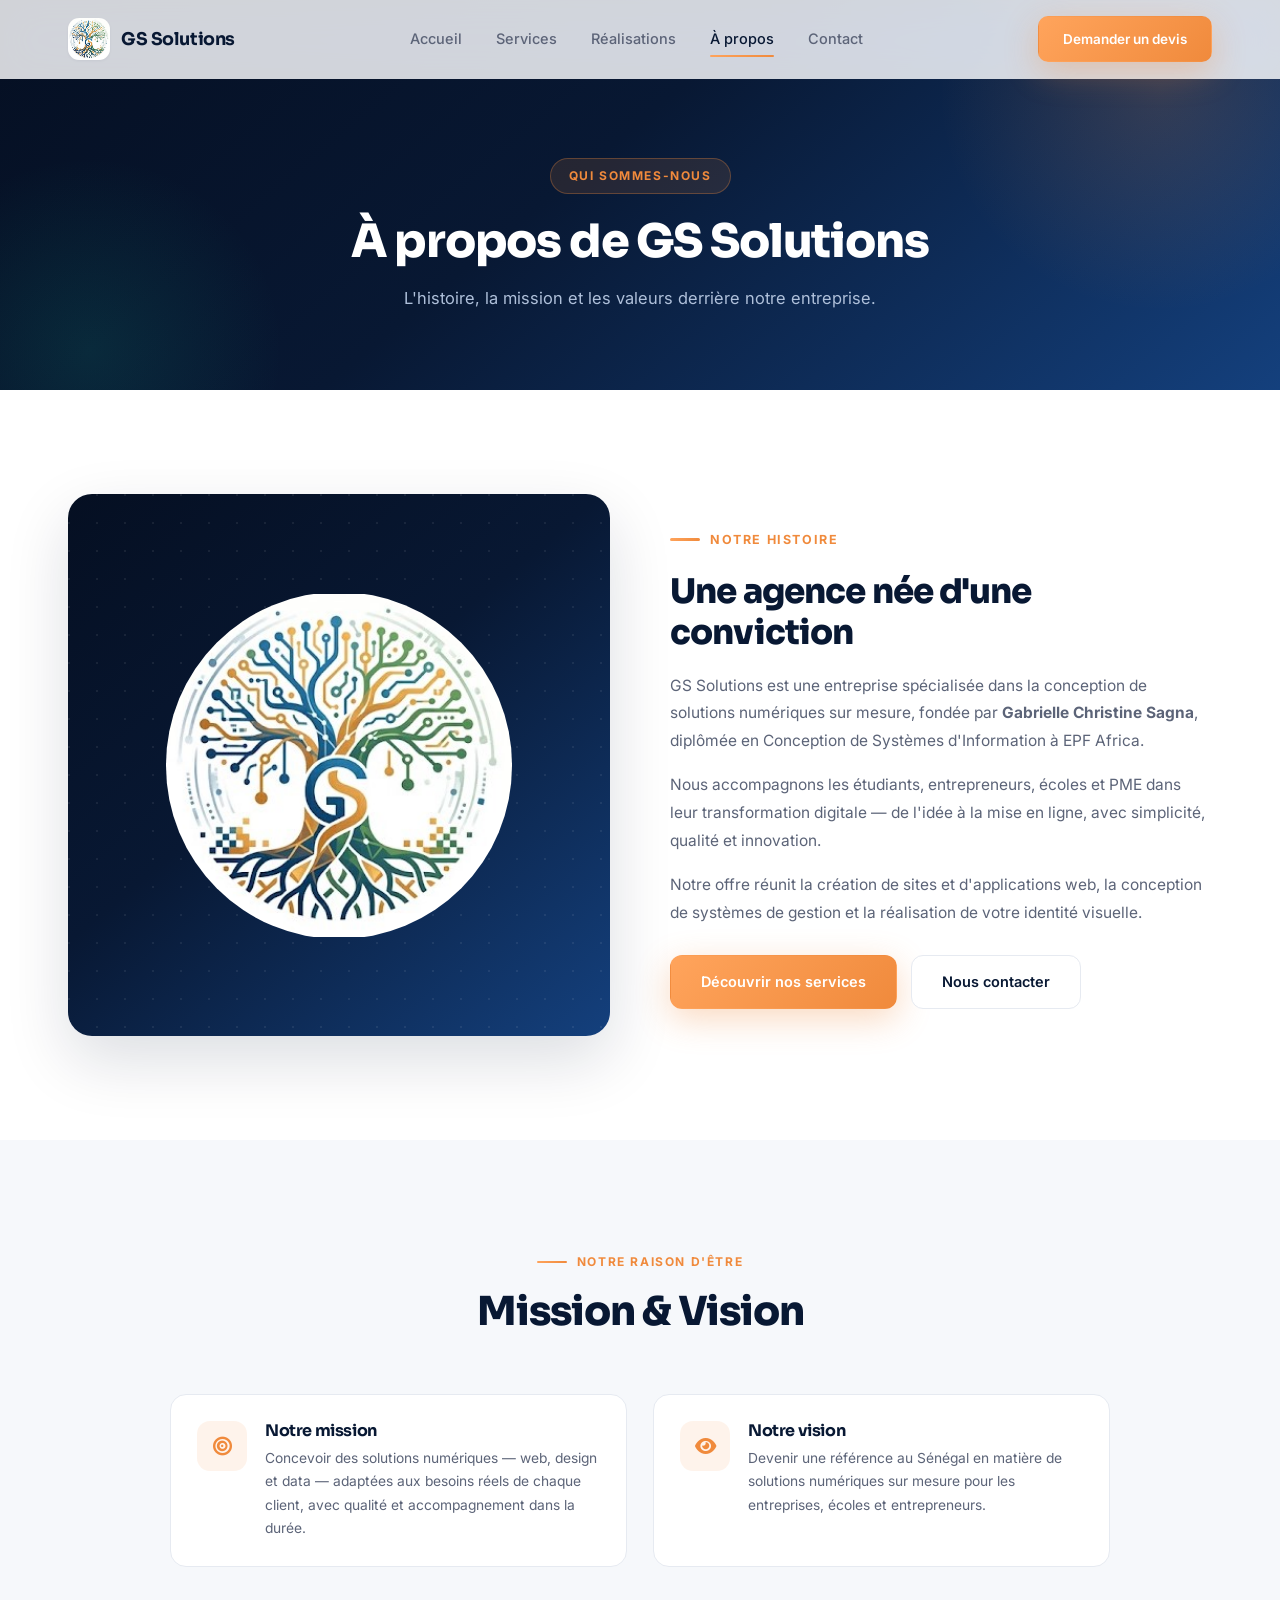
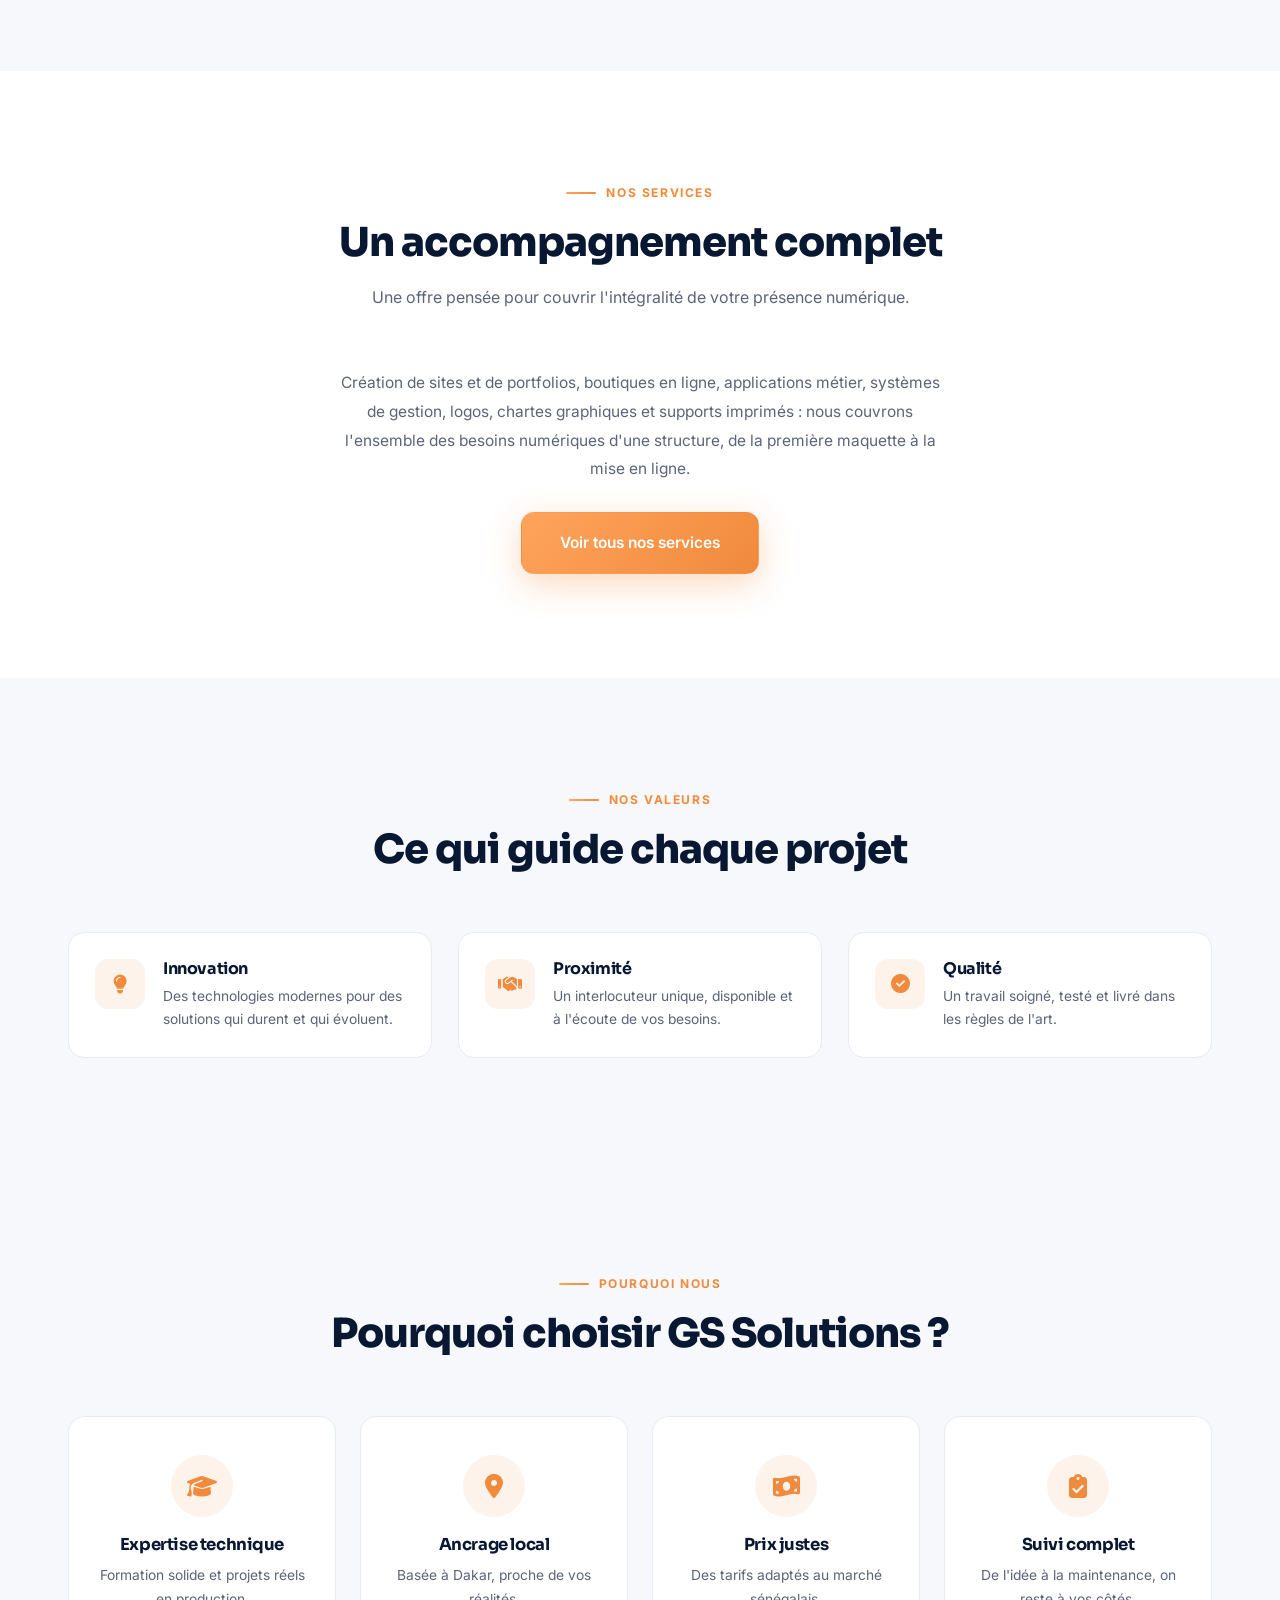
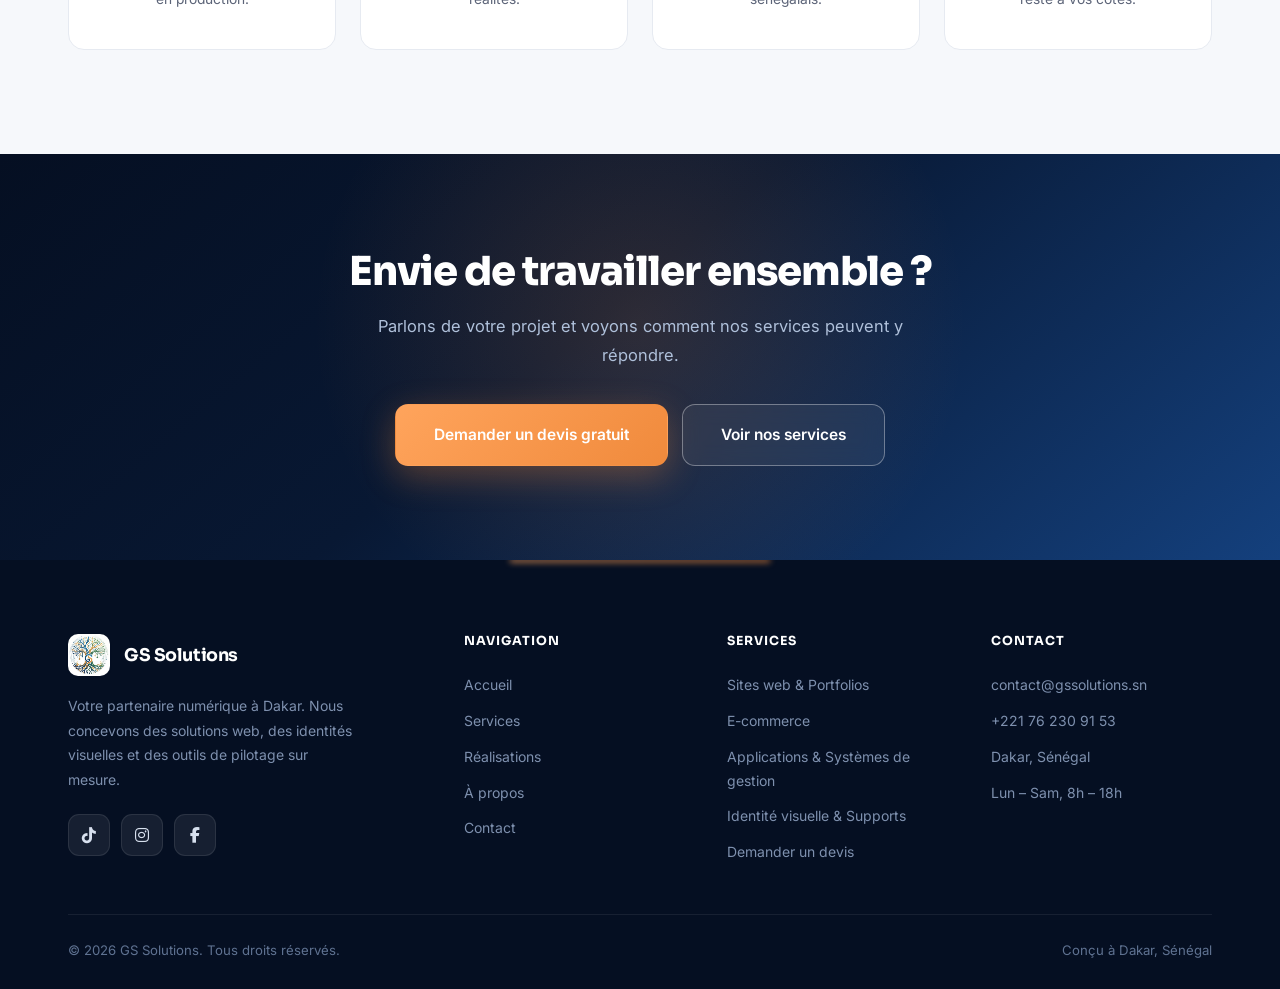
==== apropos.html @ 3c703436 "first commit" ====
<!DOCTYPE html>
<html lang="fr">
<head>
<meta charset="UTF-8">
<meta name="viewport" content="width=device-width, initial-scale=1.0">
<title>À propos — GS Solutions</title>
<meta name="description" content="L'histoire, la mission et les valeurs de GS Solutions, entreprise de solutions numériques basée à Dakar, Sénégal.">
<link rel="icon" href="assets/logo.jpg">
<link rel="preconnect" href="https://fonts.googleapis.com">
<link rel="preconnect" href="https://fonts.gstatic.com" crossorigin>
<link rel="stylesheet" href="https://cdnjs.cloudflare.com/ajax/libs/font-awesome/6.5.2/css/all.min.css">
<link rel="stylesheet" href="styles.css">
</head>
<body>

<header class="header">
  <div class="wrap">
    <a class="brand" href="index.html"><img src="assets/logo.jpg" alt="GS Solutions">GS Solutions</a>
    <nav class="nav" id="nav">
      <a href="index.html">Accueil</a>
      <a href="services.html">Services</a>
      <a href="realisations.html">Réalisations</a>
      <a href="apropos.html">À propos</a>
      <a href="contact.html">Contact</a>
    </nav>
    <a href="contact.html#devis" class="btn btn-primary btn-nav">Demander un devis</a>
    <button class="menu-toggle" aria-label="Menu"><i class="fa-solid fa-bars"></i></button>
  </div>
</header>

<section class="page-banner">
  <div class="wrap">
    <div class="pb-eyebrow">Qui sommes-nous</div>
    <h1>À propos de GS Solutions</h1>
    <p>L'histoire, la mission et les valeurs derrière notre entreprise.</p>
  </div>
</section>

<section>
  <div class="wrap">
    <div class="about-grid reveal">
      <div class="about-img"><img src="assets/logo.jpg" alt="GS Solutions"></div>
      <div class="about-text">
        <div class="eyebrow">Notre histoire</div>
        <h2>Une agence née d'une conviction</h2>
        <p>GS Solutions est une entreprise spécialisée dans la conception de solutions numériques sur mesure, fondée par <strong>Gabrielle  Christine Sagna</strong>, diplômée en Conception de Systèmes d'Information à EPF Africa.</p>
        <p>Nous accompagnons les étudiants, entrepreneurs, écoles et PME dans leur transformation digitale — de l'idée à la mise en ligne, avec simplicité, qualité et innovation.</p>
        <p>Notre offre réunit la création de sites et d'applications web, la conception de systèmes de gestion et la réalisation de votre identité visuelle.</p>
        <div style="display:flex;gap:14px;flex-wrap:wrap;margin-top:28px;">
          <a href="services.html" class="btn btn-primary">Découvrir nos services</a>
          <a href="contact.html#devis" class="btn btn-outline">Nous contacter</a>
        </div>
      </div>
    </div>
  </div>
</section>

<section class="section-alt">
  <div class="wrap">
    <div class="section-head centered reveal">
      <div class="eyebrow">Notre raison d'être</div>
      <h2>Mission &amp; Vision</h2>
    </div>
    <div class="grid-2" style="max-width:940px;margin:0 auto;">
      <div class="value-card reveal reveal-delay-1">
        <div class="vc-icon"><i class="fa-solid fa-bullseye"></i></div>
        <div><h4>Notre mission</h4><p>Concevoir des solutions numériques — web, design et data — adaptées aux besoins réels de chaque client, avec qualité et accompagnement dans la durée.</p></div>
      </div>
      <div class="value-card reveal reveal-delay-2">
        <div class="vc-icon"><i class="fa-solid fa-eye"></i></div>
        <div><h4>Notre vision</h4><p>Devenir une référence au Sénégal en matière de solutions numériques sur mesure pour les entreprises, écoles et entrepreneurs.</p></div>
      </div>
    </div>
  </div>
</section>

<section>
  <div class="wrap">
    <div class="section-head centered reveal">
      <div class="eyebrow">Nos services</div>
      <h2>Un accompagnement complet</h2>
      <p>Une offre pensée pour couvrir l'intégralité de votre présence numérique.</p>
    </div>
    <div style="text-align:center;max-width:620px;margin:0 auto;" class="reveal">
      <p style="color:var(--ink-soft);font-size:15.5px;line-height:1.85;margin-bottom:28px;">
        Création de sites et de portfolios, boutiques en ligne, applications métier, systèmes de gestion,
        logos, chartes graphiques et supports imprimés : nous couvrons l'ensemble des besoins numériques
        d'une structure, de la première maquette à la mise en ligne.
      </p>
      <a href="services.html" class="btn btn-primary btn-lg">Voir tous nos services</a>
    </div>
  </div>
</section>

<section class="section-alt">
  <div class="wrap">
    <div class="section-head centered reveal">
      <div class="eyebrow">Nos valeurs</div>
      <h2>Ce qui guide chaque projet</h2>
    </div>
    <div class="grid-3">
      <div class="value-card reveal reveal-delay-1"><div class="vc-icon"><i class="fa-solid fa-lightbulb"></i></div><div><h4>Innovation</h4><p>Des technologies modernes pour des solutions qui durent et qui évoluent.</p></div></div>
      <div class="value-card reveal reveal-delay-2"><div class="vc-icon"><i class="fa-solid fa-handshake"></i></div><div><h4>Proximité</h4><p>Un interlocuteur unique, disponible et à l'écoute de vos besoins.</p></div></div>
      <div class="value-card reveal reveal-delay-3"><div class="vc-icon"><i class="fa-solid fa-circle-check"></i></div><div><h4>Qualité</h4><p>Un travail soigné, testé et livré dans les règles de l'art.</p></div></div>
    </div>
  </div>
</section>



<section class="section-alt">
  <div class="wrap">
    <div class="section-head centered reveal">
      <div class="eyebrow">Pourquoi nous</div>
      <h2>Pourquoi choisir GS Solutions ?</h2>
    </div>
    <div class="grid-4">
      <div class="why-card reveal reveal-delay-1"><div class="wc-icon"><i class="fa-solid fa-graduation-cap"></i></div><h4>Expertise technique</h4><p>Formation solide et projets réels en production.</p></div>
      <div class="why-card reveal reveal-delay-2"><div class="wc-icon"><i class="fa-solid fa-location-dot"></i></div><h4>Ancrage local</h4><p>Basée à Dakar, proche de vos réalités.</p></div>
      <div class="why-card reveal reveal-delay-3"><div class="wc-icon"><i class="fa-solid fa-money-bill-wave"></i></div><h4>Prix justes</h4><p>Des tarifs adaptés au marché sénégalais.</p></div>
      <div class="why-card reveal"><div class="wc-icon"><i class="fa-solid fa-clipboard-check"></i></div><h4>Suivi complet</h4><p>De l'idée à la maintenance, on reste à vos côtés.</p></div>
    </div>
  </div>
</section>

<section class="cta-section">
  <div class="wrap reveal">
    <h2>Envie de travailler ensemble ?</h2>
    <p>Parlons de votre projet et voyons comment nos services peuvent y répondre.</p>
    <div class="cta-ctas">
      <a href="contact.html#devis" class="btn btn-primary btn-lg">Demander un devis gratuit</a>
      <a href="services.html" class="btn btn-ghost-light btn-lg">Voir nos services</a>
    </div>
  </div>
</section>

<footer class="footer">
  <div class="wrap">
    <div class="footer-grid">
      <div>
        <a class="brand" href="index.html"><img src="assets/logo.jpg" alt="GS Solutions"><span>GS Solutions</span></a>
        <p class="footer-desc">Votre partenaire numérique à Dakar. Nous concevons des solutions web, des identités visuelles et des outils de pilotage sur mesure.</p>
        <div class="social-links" style="margin-top:22px;">
          <a href="https://www.tiktok.com/@gssolutions4?_r=1&_t=ZS-99oIlRvjX08" target="_blank" rel="noopener" aria-label="TikTok"><i class="fa-brands fa-tiktok"></i></a>
          <a href="https://www.instagram.com/gss.olutions" target="_blank" rel="noopener" aria-label="Instagram"><i class="fa-brands fa-instagram"></i></a>
          <a href="https://www.facebook.com/profile.php?id=61594052957727" target="_blank" rel="noopener" aria-label="Facebook"><i class="fa-brands fa-facebook-f"></i></a>
        </div>
      </div>
      <div>
        <h5>Navigation</h5>
        <a href="index.html">Accueil</a>
        <a href="services.html">Services</a>
        <a href="realisations.html">Réalisations</a>
        <a href="apropos.html">À propos</a>
        <a href="contact.html">Contact</a>
      </div>
      <div>
        <h5>Services</h5>
        <a href="services.html">Sites web &amp; Portfolios</a>
        <a href="services.html">E-commerce</a>
        <a href="services.html">Applications &amp; Systèmes de gestion</a>
        <a href="services.html">Identité visuelle &amp; Supports</a>
        <a href="contact.html#devis">Demander un devis</a>
      </div>
      <div>
        <h5>Contact</h5>
        <a href="mailto:contact@gssolutions.sn">contact@gssolutions.sn</a>
        <a href="tel:+221762309153">+221 76 230 91 53</a>
        <a href="#">Dakar, Sénégal</a>
        <a href="#">Lun – Sam, 8h – 18h</a>
      </div>
    </div>
    <div class="footer-bottom">
      <span>&copy; 2026 GS Solutions. Tous droits réservés.</span>
      <span>Conçu à Dakar, Sénégal</span>
    </div>
  </div>
</footer>
<script src="script.js"></script>

</body>
</html>
---- styles.css ----
@import url('https://fonts.googleapis.com/css2?family=Sora:wght@400;500;600;700;800&family=Inter:wght@400;500;600;700&display=swap');

/* ═══════════════════════════════════════════════════
   VARIABLES
   ═══════════════════════════════════════════════════ */
:root {
  --navy: #081833;
  --navy-light: #0E2A55;
  --navy-mid: #14407D;
  --navy-deep: #050F22;

  --orange: #F08A3C;
  --orange-hover: #DC7628;
  --orange-light: #FFA45C;
  --orange-soft: rgba(240, 138, 60, 0.1);
  --orange-glow: rgba(240, 138, 60, 0.28);

  --teal: #16B79B;
  --teal-soft: rgba(22, 183, 155, 0.1);
  --violet: #7C6CF5;
  --violet-soft: rgba(124, 108, 245, 0.1);

  --white: #FFFFFF;
  --bg: #F6F8FB;
  --bg-alt: #FBFCFE;
  --ink: #101828;
  --ink-soft: #5C6478;
  --ink-light: #8B93A7;
  --line: #E6EAF1;
  --line-soft: #F1F4F9;

  --radius: 16px;
  --radius-lg: 24px;
  --radius-sm: 10px;

  --shadow-xs: 0 1px 3px rgba(8,24,51,0.05);
  --shadow: 0 4px 16px rgba(8,24,51,0.07);
  --shadow-md: 0 12px 36px rgba(8,24,51,0.1);
  --shadow-lg: 0 24px 64px rgba(8,24,51,0.14);
  --shadow-orange: 0 10px 34px rgba(240,138,60,0.32);

  --grad-navy: linear-gradient(140deg, var(--navy-deep) 0%, var(--navy) 45%, var(--navy-mid) 100%);
  --grad-orange: linear-gradient(135deg, var(--orange-light), var(--orange));

  --maxw: 1200px;
  --ease: cubic-bezier(0.4, 0, 0.2, 1);
  --transition: 0.3s var(--ease);
}

/* ═══════════════════════════════════════════════════
   RESET
   ═══════════════════════════════════════════════════ */
*, *::before, *::after { box-sizing: border-box; margin: 0; padding: 0; }
html { scroll-behavior: smooth; scroll-padding-top: 90px; }
body {
  font-family: 'Inter', -apple-system, BlinkMacSystemFont, sans-serif;
  color: var(--ink);
  background: var(--white);
  line-height: 1.7;
  -webkit-font-smoothing: antialiased;
  -moz-osx-font-smoothing: grayscale;
  overflow-x: hidden;
}
h1, h2, h3, h4, h5, .brand {
  font-family: 'Sora', sans-serif; font-weight: 700;
  color: var(--navy); line-height: 1.2; letter-spacing: -0.025em;
}
a { color: inherit; text-decoration: none; }
img { max-width: 100%; display: block; }
ul { list-style: none; }
.wrap { max-width: var(--maxw); margin: 0 auto; padding: 0 28px; }
::selection { background: var(--orange-soft); color: var(--navy); }
::-webkit-scrollbar { width: 9px; }
::-webkit-scrollbar-track { background: var(--bg); }
::-webkit-scrollbar-thumb { background: #C9D2E0; border-radius: 10px; }
::-webkit-scrollbar-thumb:hover { background: var(--orange); }

/* ═══════════════════════════════════════════════════
   HEADER
   ═══════════════════════════════════════════════════ */
.header {
  position: fixed; top: 0; left: 0; right: 0; z-index: 100;
  background: rgba(255,255,255,0.82);
  backdrop-filter: blur(20px) saturate(180%);
  -webkit-backdrop-filter: blur(20px) saturate(180%);
  border-bottom: 1px solid transparent;
  transition: all var(--transition);
}
.header.scrolled {
  background: rgba(255,255,255,0.95);
  border-bottom-color: var(--line);
  box-shadow: 0 4px 24px rgba(8,24,51,0.06);
}
.header .wrap { display: flex; align-items: center; justify-content: space-between; height: 78px; transition: height var(--transition); }
.header.scrolled .wrap { height: 68px; }
.brand { display: flex; align-items: center; gap: 11px; font-size: 17.5px; font-weight: 700; color: var(--navy); }
.brand img { width: 42px; height: 42px; border-radius: 11px; object-fit: cover; box-shadow: var(--shadow-xs); }
.nav { display: flex; align-items: center; gap: 34px; }
.nav a {
  font-size: 14.5px; font-weight: 500; color: var(--ink-soft);
  position: relative; padding: 6px 0; transition: color var(--transition);
}
.nav a::after {
  content: ''; position: absolute; bottom: 0; left: 50%; width: 0; height: 2.5px;
  background: var(--grad-orange); border-radius: 3px;
  transform: translateX(-50%); transition: width var(--transition);
}
.nav a:hover, .nav a.active { color: var(--navy); }
.nav a:hover::after, .nav a.active::after { width: 100%; }
.menu-toggle {
  display: none; background: var(--bg); border: 1px solid var(--line);
  width: 42px; height: 42px; border-radius: 11px;
  font-size: 18px; color: var(--navy); cursor: pointer;
  align-items: center; justify-content: center; transition: all var(--transition);
}
.menu-toggle:hover { background: var(--orange-soft); border-color: var(--orange); color: var(--orange); }

/* ═══════════════════════════════════════════════════
   BUTTONS
   ═══════════════════════════════════════════════════ */
.btn {
  display: inline-flex; align-items: center; justify-content: center; gap: 9px;
  padding: 14px 30px; border-radius: 12px; font-weight: 600; font-size: 14.5px;
  font-family: 'Inter', sans-serif;
  border: 1.5px solid transparent; cursor: pointer;
  transition: all var(--transition); position: relative; overflow: hidden;
}
.btn-primary { background: var(--grad-orange); color: var(--white); box-shadow: var(--shadow-orange); }
.btn-primary::before {
  content: ''; position: absolute; inset: 0;
  background: linear-gradient(120deg, transparent 30%, rgba(255,255,255,0.35) 50%, transparent 70%);
  transform: translateX(-100%); transition: transform .65s;
}
.btn-primary:hover { transform: translateY(-2px); box-shadow: 0 14px 40px rgba(240,138,60,0.42); }
.btn-primary:hover::before { transform: translateX(100%); }
.btn-outline { border-color: var(--line); color: var(--navy); background: var(--white); }
.btn-outline:hover { border-color: var(--navy); background: var(--navy); color: var(--white); transform: translateY(-2px); box-shadow: var(--shadow-md); }
.btn-ghost-light { border-color: rgba(255,255,255,0.35); color: #fff; background: rgba(255,255,255,0.06); backdrop-filter: blur(10px); }
.btn-ghost-light:hover { background: #fff; color: var(--navy); border-color: #fff; transform: translateY(-2px); }
.btn-white { background: var(--white); color: var(--navy); }
.btn-white:hover { transform: translateY(-2px); box-shadow: var(--shadow-lg); }
.btn-nav { padding: 11px 24px; font-size: 13.5px; border-radius: 10px; }
.btn-lg { padding: 17px 38px; font-size: 15.5px; border-radius: 13px; }
.btn-sm { padding: 9px 20px; font-size: 13px; border-radius: 9px; }

/* ═══════════════════════════════════════════════════
   HERO
   ═══════════════════════════════════════════════════ */
.hero {
  padding: 176px 0 116px;
  background: var(--grad-navy);
  color: var(--white); position: relative; overflow: hidden;
}
.hero::before {
  content: ''; position: absolute; top: -220px; right: -160px;
  width: 680px; height: 680px; border-radius: 50%;
  background: radial-gradient(circle, rgba(240,138,60,0.2) 0%, transparent 68%);
  animation: floatSlow 14s ease-in-out infinite;
}
.hero::after {
  content: ''; position: absolute; bottom: -220px; left: -140px;
  width: 560px; height: 560px; border-radius: 50%;
  background: radial-gradient(circle, rgba(22,183,155,0.16) 0%, transparent 68%);
  animation: floatSlow 18s ease-in-out infinite reverse;
}
@keyframes floatSlow { 0%,100% { transform: translate(0,0); } 50% { transform: translate(30px,-40px); } }
.hero-grid-bg {
  position: absolute; inset: 0; opacity: .4;
  background-image: radial-gradient(circle at 1px 1px, rgba(255,255,255,0.07) 1px, transparent 0);
  background-size: 38px 38px;
}
.hero .wrap { position: relative; z-index: 2; display: grid; grid-template-columns: 1.08fr 0.92fr; gap: 64px; align-items: center; }
.eyebrow {
  display: inline-flex; align-items: center; gap: 10px;
  font-size: 12.5px; font-weight: 700; letter-spacing: 1.6px; text-transform: uppercase;
  color: var(--orange); margin-bottom: 22px;
}
.eyebrow::before { content: ''; width: 30px; height: 2.5px; background: var(--grad-orange); border-radius: 3px; }
.hero h1 { color: var(--white); font-size: clamp(34px, 5vw, 56px); margin-bottom: 22px; font-weight: 800; line-height: 1.08; }
.hero h1 span {
  background: var(--grad-orange);
  -webkit-background-clip: text; -webkit-text-fill-color: transparent; background-clip: text;
}
.hero p.lead { color: #AFC0DA; font-size: 17.5px; max-width: 540px; margin-bottom: 38px; line-height: 1.75; }
.hero-ctas { display: flex; gap: 15px; flex-wrap: wrap; margin-bottom: 44px; }
.hero-stats { display: flex; gap: 42px; flex-wrap: wrap; }
.hero-stat .hs-num {
  font-family: 'Sora', sans-serif; font-size: 30px; font-weight: 800; color: var(--white);
  line-height: 1; margin-bottom: 5px;
}
.hero-stat .hs-num span { color: var(--orange); }
.hero-stat .hs-label { font-size: 12.5px; color: #8FA3C4; font-weight: 500; }
.hero-visual { display: flex; align-items: center; justify-content: center; }
.hero-logo-wrap {
  width: 320px; height: 320px; border-radius: 50%;
  background: rgba(255,255,255,0.05);
  border: 1px solid rgba(255,255,255,0.14);
  backdrop-filter: blur(20px);
  display: flex; align-items: center; justify-content: center;
  animation: float 7s ease-in-out infinite; position: relative;
}
.hero-logo-wrap::before {
  content: ''; position: absolute; inset: -22px; border-radius: 50%;
  border: 1px dashed rgba(240,138,60,0.32);
  animation: spin 34s linear infinite;
}
@keyframes spin { to { transform: rotate(360deg); } }
.hero-logo-wrap img { width: 220px; height: 220px; border-radius: 50%; object-fit: cover; box-shadow: 0 20px 60px rgba(0,0,0,0.35); }
@keyframes float { 0%,100% { transform: translateY(0); } 50% { transform: translateY(-16px); } }

/* ═══════════════════════════════════════════════════
   PAGE BANNER
   ═══════════════════════════════════════════════════ */
.page-banner {
  padding: 158px 0 78px; background: var(--grad-navy);
  color: var(--white); text-align: center; position: relative; overflow: hidden;
}
.page-banner::before {
  content: ''; position: absolute; top: -140px; right: -110px;
  width: 460px; height: 460px; border-radius: 50%;
  background: radial-gradient(circle, rgba(240,138,60,0.17), transparent 68%);
}
.page-banner::after {
  content: ''; position: absolute; bottom: -160px; left: -110px;
  width: 400px; height: 400px; border-radius: 50%;
  background: radial-gradient(circle, rgba(22,183,155,0.13), transparent 68%);
}
.page-banner .wrap { position: relative; z-index: 2; }
.page-banner .pb-eyebrow {
  display: inline-block; font-size: 12px; font-weight: 700; letter-spacing: 1.6px;
  text-transform: uppercase; color: var(--orange);
  background: rgba(240,138,60,0.12); border: 1px solid rgba(240,138,60,0.3);
  padding: 7px 18px; border-radius: 100px; margin-bottom: 20px;
}
.page-banner h1 { color: var(--white); font-size: clamp(30px, 4vw, 46px); margin-bottom: 14px; font-weight: 800; }
.page-banner p { color: #AFC0DA; font-size: 16.5px; max-width: 640px; margin: 0 auto; line-height: 1.75; }

/* ═══════════════════════════════════════════════════
   SECTIONS
   ═══════════════════════════════════════════════════ */
section { padding: 104px 0; }
.section-alt { background: var(--bg); }
.section-head { max-width: 680px; margin-bottom: 58px; }
.section-head.centered { text-align: center; margin-left: auto; margin-right: auto; }
.section-head.centered .eyebrow { justify-content: center; }
.section-head .eyebrow { font-size: 12px; margin-bottom: 16px; }
.section-head h2 { font-size: clamp(28px, 3.4vw, 40px); margin-bottom: 16px; font-weight: 800; }
.section-head p { color: var(--ink-soft); font-size: 16px; line-height: 1.75; }

.grid-2 { display: grid; grid-template-columns: repeat(2, 1fr); gap: 26px; }
.grid-3 { display: grid; grid-template-columns: repeat(3, 1fr); gap: 26px; }
.grid-4 { display: grid; grid-template-columns: repeat(4, 1fr); gap: 24px; }
.services-grid { display: grid; grid-template-columns: repeat(3, 1fr); gap: 26px; }

/* ═══════════════════════════════════════════════════
   SERVICE CARDS
   ═══════════════════════════════════════════════════ */
.service-card {
  background: var(--white); border: 1px solid var(--line); border-radius: var(--radius);
  padding: 32px 28px; position: relative; overflow: hidden;
  transition: all var(--transition); display: flex; flex-direction: column;
}
.service-card::before {
  content: ''; position: absolute; top: 0; left: 0; right: 0; height: 3px;
  transform: scaleX(0); transform-origin: left;
  transition: transform var(--transition);
  background: var(--grad-orange);
}
.service-card:hover { transform: translateY(-6px); box-shadow: var(--shadow-md); border-color: transparent; }
.service-card:hover::before { transform: scaleX(1); }
.sc-badge {
  position: absolute; top: 18px; right: 18px;
  font-size: 10.5px; font-weight: 700; letter-spacing: .6px; text-transform: uppercase;
  padding: 4px 10px; border-radius: 100px;
  background: var(--teal-soft); color: var(--teal); border: 1px solid rgba(22,183,155,0.22);
}
.service-card .sc-icon {
  width: 56px; height: 56px; border-radius: 15px;
  display: flex; align-items: center; justify-content: center;
  font-size: 23px; margin-bottom: 20px; transition: all var(--transition);
  background: var(--orange-soft); color: var(--orange);
}
.service-card:hover .sc-icon { transform: scale(1.08) rotate(-4deg); }
.service-card h3 { font-size: 19px; margin-bottom: 11px; font-weight: 700; }
.service-card > p { color: var(--ink-soft); font-size: 14.2px; margin-bottom: 18px; line-height: 1.7; }
.service-card ul { margin-bottom: 18px; }
.service-card ul li {
  font-size: 13.4px; color: var(--ink-soft); padding: 6px 0 6px 20px; position: relative; line-height: 1.55;
}
.service-card ul li::before {
  content: '\f00c'; font-family: 'Font Awesome 6 Free'; font-weight: 900;
  position: absolute; left: 0; top: 6px; font-size: 10px; color: var(--orange);
}
.service-card .sc-link {
  display: inline-flex; align-items: center; gap: 7px;
  font-size: 13.5px; font-weight: 700; color: var(--orange);
  margin-top: auto; padding-top: 6px; transition: gap var(--transition);
}
.service-card:hover .sc-link { gap: 12px; }
.service-card.hidden { display: none; }

/* ═══════════════════════════════════════════════════
   WHY / VALUE CARDS
   ═══════════════════════════════════════════════════ */
.why-card {
  text-align: center; padding: 38px 26px;
  background: var(--white); border: 1px solid var(--line); border-radius: var(--radius);
  transition: all var(--transition); position: relative; overflow: hidden;
}
.why-card::after {
  content: ''; position: absolute; inset: 0;
  background: radial-gradient(circle at 50% 0%, var(--orange-soft), transparent 62%);
  opacity: 0; transition: opacity var(--transition);
}
.why-card:hover { transform: translateY(-5px); box-shadow: var(--shadow-md); border-color: transparent; }
.why-card:hover::after { opacity: 1; }
.why-card .wc-icon {
  width: 62px; height: 62px; border-radius: 50%; margin: 0 auto 18px;
  background: var(--orange-soft); color: var(--orange);
  display: flex; align-items: center; justify-content: center; font-size: 24px;
  position: relative; z-index: 1; transition: all var(--transition);
}
.why-card:hover .wc-icon { background: var(--grad-orange); color: #fff; transform: scale(1.06); }
.why-card h4 { font-size: 16.5px; margin-bottom: 9px; position: relative; z-index: 1; }
.why-card p { font-size: 13.8px; color: var(--ink-soft); position: relative; z-index: 1; }

.value-card {
  display: flex; gap: 18px; padding: 26px; border-radius: var(--radius);
  background: var(--white); border: 1px solid var(--line); transition: all var(--transition);
}
.value-card:hover { box-shadow: var(--shadow-md); transform: translateY(-3px); border-color: transparent; }
.value-card .vc-icon {
  width: 50px; height: 50px; border-radius: 13px; flex: none;
  background: var(--orange-soft); color: var(--orange);
  display: flex; align-items: center; justify-content: center; font-size: 19px;
  transition: all var(--transition);
}
.value-card:hover .vc-icon { background: var(--grad-orange); color: #fff; }
.value-card h4 { font-size: 16px; margin-bottom: 6px; }
.value-card p { font-size: 13.8px; color: var(--ink-soft); line-height: 1.7; }

/* ═══════════════════════════════════════════════════
   PROJECTS
   ═══════════════════════════════════════════════════ */
.project-card {
  background: var(--white); border: 1px solid var(--line); border-radius: var(--radius);
  overflow: hidden; transition: all var(--transition);
}
.project-card:hover { transform: translateY(-6px); box-shadow: var(--shadow-md); border-color: transparent; }
.project-thumb {
  height: 210px; display: flex; align-items: center; justify-content: center;
  color: var(--white); font-family: 'Sora', sans-serif; font-weight: 700;
  font-size: 15px; text-align: center; padding: 0 24px; position: relative; overflow: hidden;
}
.project-thumb::after {
  content: ''; position: absolute; inset: 0;
  background-image: radial-gradient(circle at 1px 1px, rgba(255,255,255,0.09) 1px, transparent 0);
  background-size: 22px 22px;
}
.project-thumb .tag-cat {
  position: absolute; top: 16px; left: 16px; z-index: 2;
  background: rgba(255,255,255,0.16); backdrop-filter: blur(10px);
  border: 1px solid rgba(255,255,255,0.22); color: var(--white);
  font-size: 11px; font-weight: 700; padding: 5px 12px; border-radius: 100px;
  letter-spacing: .4px;
}
.project-card .pc-body { padding: 26px; }
.project-card h4 { font-size: 17.5px; margin-bottom: 9px; }
.project-card p { font-size: 13.8px; color: var(--ink-soft); margin-bottom: 16px; line-height: 1.7; }
.tech-tags { display: flex; gap: 7px; flex-wrap: wrap; margin-bottom: 18px; }
.tech-tags span {
  font-size: 11.5px; font-weight: 600; color: var(--navy-mid);
  background: var(--bg); border: 1px solid var(--line);
  padding: 4px 11px; border-radius: 100px;
}

/* ═══════════════════════════════════════════════════
   PROJECT SHOWCASE (case studies with video)
   ═══════════════════════════════════════════════════ */
.showcase { display: flex; flex-direction: column; gap: 128px; }
.showcase-block {
  display: grid; grid-template-columns: 1.02fr 0.98fr; gap: 60px; align-items: center;
}
.showcase-block.reverse .showcase-media { order: 2; }
.showcase-block.reverse .showcase-content { order: 1; }

.showcase-content .eyebrow { margin-bottom: 16px; }
.showcase-content h3 { font-size: clamp(24px, 2.6vw, 32px); font-weight: 800; margin-bottom: 10px; }
.showcase-context {
  display: inline-flex; align-items: center; gap: 8px;
  font-size: 12.5px; font-weight: 600; color: var(--ink-light);
  margin-bottom: 18px;
}
.showcase-context i { color: var(--orange); font-size: 11px; }
.showcase-content > p.desc { color: var(--ink-soft); font-size: 15.5px; line-height: 1.8; margin-bottom: 22px; }
.showcase-features { margin-bottom: 24px; display: flex; flex-direction: column; gap: 3px; }
.showcase-features li {
  font-size: 14px; color: var(--ink-soft); padding: 7px 0 7px 26px; position: relative; line-height: 1.6;
}
.showcase-features li::before {
  content: '\f00c'; font-family: 'Font Awesome 6 Free'; font-weight: 900;
  position: absolute; left: 0; top: 9px; font-size: 10.5px; color: var(--teal);
}
.showcase-actions { display: flex; align-items: center; gap: 18px; flex-wrap: wrap; }
.showcase-actions .watch-hint { font-size: 12.5px; color: var(--ink-light); display: inline-flex; align-items: center; gap: 7px; }
.showcase-actions .watch-hint i { color: var(--orange); }

.showcase-media { position: relative; }
.showcase-glow {
  position: absolute; inset: -30px; z-index: 0; border-radius: 34px;
  filter: blur(46px); opacity: .4; pointer-events: none;
}
.showcase-frame {
  position: relative; z-index: 1; border-radius: 20px; overflow: hidden;
  background: #0B1526; box-shadow: var(--shadow-lg); border: 1px solid rgba(255,255,255,0.08);
}
.showcase-frame .sf-bar {
  height: 36px; display: flex; align-items: center; gap: 6px; padding: 0 16px;
  background: #0E1B33; border-bottom: 1px solid rgba(255,255,255,0.06);
}
.showcase-frame .sf-bar span { width: 9px; height: 9px; border-radius: 50%; background: rgba(255,255,255,0.16); }
.showcase-frame .sf-bar .sf-url {
  margin-left: 10px; font-size: 11px; color: rgba(255,255,255,0.35); font-family: 'Inter', sans-serif;
  background: rgba(255,255,255,0.05); padding: 4px 12px; border-radius: 100px;
}
.showcase-frame video { width: 100%; aspect-ratio: 16/9; display: block; background: #000; }
.showcase-tag {
  position: absolute; top: 18px; left: 18px; z-index: 3;
  font-size: 11px; font-weight: 700; letter-spacing: .4px;
  padding: 6px 14px; border-radius: 100px; color: #0B1526;
}

/* ═══════════════════════════════════════════════════
   VIGNETTES ILLUSTRÉES (Autres réalisations)
   ═══════════════════════════════════════════════════ */
.project-thumb.thumb-illus {
  padding: 0;
  align-items: stretch;
  justify-content: stretch;
}
.project-thumb.thumb-illus svg {
  width: 100%;
  height: 100%;
  display: block;
  position: relative;
  z-index: 1;
}
/* la trame de points passe au-dessus du dégradé mais sous l'illustration */
.project-thumb.thumb-illus::after { z-index: 0; }

/* Libellé posé en bas de la vignette */
.project-thumb .thumb-caption {
  position: absolute; left: 16px; right: 16px; bottom: 14px; z-index: 3;
  font-family: 'Sora', sans-serif; font-size: 13.5px; font-weight: 700;
  color: var(--white); text-align: left;
  text-shadow: 0 2px 10px rgba(0,0,0,0.35);
}
/* Animation douce au survol de la carte */
.project-card:hover .thumb-illus .illus-float { transform: translateY(-4px); }
.thumb-illus .illus-float { transition: transform var(--transition); }
.project-card:hover .thumb-illus .illus-bar { transform: scaleY(1.06); }
.thumb-illus .illus-bar { transition: transform var(--transition); transform-origin: bottom; }

/* Grille équilibrée pour la section « Autres réalisations » */
.grid-2-center { display: grid; grid-template-columns: repeat(2, 1fr); gap: 26px; max-width: 800px; }

@media (max-width: 768px) {
  .grid-2-center { grid-template-columns: 1fr; }
}

/* ═══════════════════════════════════════════════════
   PROCESS
   ═══════════════════════════════════════════════════ */
.process-steps { display: grid; grid-template-columns: repeat(5, 1fr); gap: 18px; position: relative; }
.process-step {
  text-align: center; padding: 32px 18px;
  background: var(--white); border: 1px solid var(--line); border-radius: var(--radius);
  position: relative; transition: all var(--transition);
}
.process-step:hover { transform: translateY(-5px); box-shadow: var(--shadow-md); border-color: transparent; }
.process-step .ps-num {
  width: 46px; height: 46px; border-radius: 50%; margin: 0 auto 16px;
  background: var(--navy); color: var(--white);
  display: flex; align-items: center; justify-content: center;
  font-family: 'Sora', sans-serif; font-weight: 700; font-size: 16px;
  transition: all var(--transition);
}
.process-step:hover .ps-num { background: var(--grad-orange); transform: scale(1.08); }
.process-step h4 { font-size: 15px; margin-bottom: 7px; }
.process-step p { font-size: 13px; color: var(--ink-soft); line-height: 1.6; }

/* ═══════════════════════════════════════════════════
   CTA BAND
   ═══════════════════════════════════════════════════ */
.cta-section {
  background: var(--grad-navy); padding: 94px 0; text-align: center;
  color: var(--white); position: relative; overflow: hidden;
}
.cta-section::before {
  content: ''; position: absolute; top: -180px; left: 50%; transform: translateX(-50%);
  width: 700px; height: 700px; border-radius: 50%;
  background: radial-gradient(circle, rgba(240,138,60,0.16), transparent 66%);
}
.cta-section .wrap { position: relative; z-index: 2; }
.cta-section h2 { color: var(--white); font-size: clamp(28px, 3.4vw, 40px); margin-bottom: 16px; font-weight: 800; }
.cta-section p { color: #AFC0DA; font-size: 16.5px; max-width: 560px; margin: 0 auto 34px; line-height: 1.75; }
.cta-ctas { display: flex; gap: 14px; justify-content: center; flex-wrap: wrap; }

/* ═══════════════════════════════════════════════════
   ABOUT
   ═══════════════════════════════════════════════════ */
.about-grid { display: grid; grid-template-columns: 1fr 1fr; gap: 60px; align-items: center; }
.about-img {
  width: 100%; aspect-ratio: 1; border-radius: var(--radius-lg); overflow: hidden;
  background: var(--grad-navy);
  display: flex; align-items: center; justify-content: center;
  box-shadow: var(--shadow-lg); position: relative;
}
.about-img::before {
  content: ''; position: absolute; inset: 0;
  background-image: radial-gradient(circle at 1px 1px, rgba(255,255,255,0.07) 1px, transparent 0);
  background-size: 28px 28px;
}
.about-img img { width: 64%; height: 64%; object-fit: contain; border-radius: 50%; position: relative; z-index: 1; }
.about-text h2 { font-size: clamp(26px, 3vw, 34px); margin-bottom: 18px; font-weight: 800; }
.about-text p { color: var(--ink-soft); font-size: 15.5px; margin-bottom: 16px; line-height: 1.8; }

/* ═══════════════════════════════════════════════════
   CONTACT
   ═══════════════════════════════════════════════════ */
.contact-grid { display: grid; grid-template-columns: 1.12fr 0.88fr; gap: 38px; align-items: start; }
.contact-form {
  background: var(--white); border: 1px solid var(--line); border-radius: var(--radius-lg);
  padding: 42px; box-shadow: var(--shadow);
}
.form-row { display: grid; grid-template-columns: 1fr 1fr; gap: 18px; }
.field { margin-bottom: 20px; }
.field label { display: block; font-size: 13.2px; font-weight: 600; margin-bottom: 8px; color: var(--ink); }
.field input, .field select, .field textarea {
  width: 100%; padding: 14px 16px; border-radius: 11px;
  border: 1.5px solid var(--line); background: var(--bg-alt);
  font-family: 'Inter', sans-serif; font-size: 14.2px; color: var(--ink);
  transition: all var(--transition);
}
.field input:focus, .field select:focus, .field textarea:focus {
  outline: none; border-color: var(--orange); background: var(--white);
  box-shadow: 0 0 0 4px var(--orange-soft);
}
.field textarea { resize: vertical; min-height: 130px; }
.field .error { border-color: #E5484D; }
.field .error-msg { font-size: 12.2px; color: #E5484D; margin-top: 6px; display: none; }

.contact-info-card {
  background: var(--grad-navy); border-radius: var(--radius-lg); padding: 38px;
  color: var(--white); position: relative; overflow: hidden; box-shadow: var(--shadow-lg);
}
.contact-info-card::before {
  content: ''; position: absolute; top: -120px; right: -100px;
  width: 340px; height: 340px; border-radius: 50%;
  background: radial-gradient(circle, rgba(240,138,60,0.18), transparent 68%);
}
.contact-info-card > * { position: relative; z-index: 1; }
.contact-info-card h3 { color: var(--white); font-size: 21px; margin-bottom: 26px; }
.ci-row { display: flex; gap: 16px; padding: 16px 0; border-bottom: 1px solid rgba(255,255,255,0.09); }
.ci-row:last-of-type { border-bottom: none; }
.ci-row .ci-icon {
  width: 42px; height: 42px; border-radius: 11px; flex: none;
  background: rgba(240,138,60,0.18); color: var(--orange);
  display: flex; align-items: center; justify-content: center; font-size: 16px;
  transition: all var(--transition);
}
.ci-row:hover .ci-icon { background: var(--grad-orange); color: #fff; }
.ci-row h5 { color: var(--white); font-size: 13px; font-weight: 600; margin-bottom: 3px; }
.ci-row p { color: #AFC0DA; font-size: 13.8px; }

/* ═══════════════════════════════════════════════════
   RÉSEAUX SOCIAUX (base — carte contact & footer)
   ═══════════════════════════════════════════════════ */
.social-links {
  display: flex;
  align-items: center;
  gap: 11px;
  flex-wrap: wrap;
  margin-top: 28px;
  padding: 0;
  list-style: none;
}
.social-links a {
  display: inline-flex;
  align-items: center;
  justify-content: center;
  width: 42px;
  height: 42px;
  padding: 0;
  margin: 0;
  flex: 0 0 auto;
  border-radius: 11px;
  background: rgba(255,255,255,0.09);
  border: 1px solid rgba(255,255,255,0.08);
  color: var(--white);
  font-size: 16px;
  line-height: 1;
  text-decoration: none;
  transition: all var(--transition);
}
.social-links a i,
.social-links a svg {
  display: block;
  line-height: 1;
  font-size: inherit;
}
.social-links a:hover {
  background: var(--grad-orange);
  border-color: transparent;
  color: #fff;
  transform: translateY(-3px);
  box-shadow: 0 8px 20px rgba(240,138,60,0.35);
}

/* ═══════════════════════════════════════════════════
   FOOTER
   ═══════════════════════════════════════════════════ */
.footer { background: var(--navy-deep); color: #AFC0DA; padding: 74px 0 28px; position: relative; overflow: hidden; }
.footer::before {
  content: ''; position: absolute; top: -1px; left: 50%; transform: translateX(-50%);
  width: 260px; height: 3px; background: var(--grad-orange); filter: blur(3px);
}
.footer-grid { display: grid; grid-template-columns: 1.6fr 1fr 1fr 1fr; gap: 42px; margin-bottom: 44px; }

/* Liens de colonne (Navigation, Services, Contact) */
.footer a { display: block; font-size: 14px; color: #7E90AE; padding: 6px 0; transition: all var(--transition); }
.footer a:hover { color: var(--orange); transform: translateX(3px); }

/* Logo + nom : doit rester en ligne malgré .footer a { display:block } */
.footer .brand {
  display: flex;
  align-items: center;
  gap: 14px;
  margin-bottom: 18px;
  padding: 0;
  font-size: 17.5px;
  line-height: 1.2;
}
.footer .brand:hover { transform: none; color: var(--navy); }
.footer .brand img {
  width: 42px; height: 42px;
  flex: 0 0 auto;
  border-radius: 10px;
  object-fit: cover;
}
.footer .brand span { color: var(--white); }

.footer p.footer-desc { font-size: 14px; color: #7E90AE; max-width: 290px; line-height: 1.75; }
.footer h5 {
  color: var(--white); font-size: 12.5px; font-weight: 700;
  letter-spacing: 1px; text-transform: uppercase; margin-bottom: 18px;
}

/* ─── Icônes sociales du footer ───
   Déclaré APRÈS .footer a et avec une spécificité supérieure (0,3,1)
   pour annuler display:block, padding:6px 0 et translateX(3px). */
.footer .social-links {
  display: flex;
  align-items: center;
  gap: 11px;
  flex-wrap: wrap;
  margin-top: 24px;
}
.footer .social-links a {
  display: inline-flex;
  align-items: center;
  justify-content: center;
  width: 42px;
  height: 42px;
  padding: 0;
  margin: 0;
  flex: 0 0 auto;
  border-radius: 11px;
  background: rgba(255,255,255,0.07);
  border: 1px solid rgba(255,255,255,0.09);
  color: #D7E0EE;
  font-size: 16px;
  line-height: 1;
  transition: all var(--transition);
}
.footer .social-links a i {
  display: block;
  line-height: 1;
  font-size: inherit;
  width: auto;
}
.footer .social-links a:hover {
  background: var(--grad-orange);
  border-color: transparent;
  color: #fff;
  transform: translateY(-3px);
  box-shadow: 0 8px 20px rgba(240,138,60,0.35);
}

.footer-bottom {
  border-top: 1px solid rgba(255,255,255,0.07); padding-top: 24px;
  display: flex; justify-content: space-between; flex-wrap: wrap; gap: 10px;
  font-size: 13.2px; color: #5F7291;
}

/* ═══════════════════════════════════════════════════
   ANIMATIONS
   ═══════════════════════════════════════════════════ */
.reveal { opacity: 0; transform: translateY(32px); transition: opacity .7s var(--ease), transform .7s var(--ease); }
.reveal.active { opacity: 1; transform: translateY(0); }
.reveal-delay-1 { transition-delay: .08s; }
.reveal-delay-2 { transition-delay: .16s; }
.reveal-delay-3 { transition-delay: .24s; }

/* ═══════════════════════════════════════════════════
   RESPONSIVE
   ═══════════════════════════════════════════════════ */
@media (max-width: 1024px) {
  .hero .wrap { grid-template-columns: 1fr; text-align: center; }
  .hero p.lead { margin-left: auto; margin-right: auto; }
  .hero-ctas, .hero-stats { justify-content: center; }
  .hero .eyebrow { justify-content: center; }
  .hero-visual { margin-top: 26px; order: -1; }
  .about-grid { grid-template-columns: 1fr; }
  .about-img { max-width: 420px; margin: 0 auto; }
  .process-steps { grid-template-columns: repeat(3, 1fr); }
  .footer-grid { grid-template-columns: 1fr 1fr; }
  .grid-4 { grid-template-columns: repeat(2, 1fr); }
  .showcase-block { grid-template-columns: 1fr; gap: 34px; }
  .showcase-block.reverse .showcase-media, .showcase-block .showcase-media { order: -1; }
  .showcase-block.reverse .showcase-content, .showcase-block .showcase-content { order: 2; }
  .showcase { gap: 84px; }
}
@media (max-width: 860px) {
  .grid-3, .services-grid { grid-template-columns: repeat(2, 1fr); }
}
@media (max-width: 768px) {
  .nav {
    position: fixed; inset: 78px 0 auto; background: var(--white);
    flex-direction: column; align-items: flex-start;
    padding: 26px 28px; border-bottom: 1px solid var(--line);
    box-shadow: var(--shadow-md); display: none; gap: 18px;
  }
  .nav.open { display: flex; }
  .menu-toggle { display: flex; }
  .btn-nav { display: none; }
  .grid-2, .grid-3, .grid-4, .services-grid { grid-template-columns: 1fr; }
  .process-steps { grid-template-columns: 1fr 1fr; }
  .contact-grid { grid-template-columns: 1fr; }
  .form-row { grid-template-columns: 1fr; }
  .hero { padding: 140px 0 80px; }
  .hero-logo-wrap { width: 230px; height: 230px; }
  .hero-logo-wrap img { width: 160px; height: 160px; }
  .hero-stats { gap: 28px; }
  section { padding: 70px 0; }
  .page-banner { padding: 132px 0 60px; }
  .contact-form { padding: 30px 24px; }
}
@media (max-width: 480px) {
  .process-steps { grid-template-columns: 1fr; }
  .hero-ctas { flex-direction: column; align-items: stretch; }
  .cta-ctas { flex-direction: column; }
  .footer-grid { grid-template-columns: 1fr; }
}
/* ══════════════════════════════════════════════════════════════
   PAGE RÉALISATIONS — Colle ce bloc à la fin de styles.css
   ══════════════════════════════════════════════════════════════ */

/* ── CARROUSEL D'IMAGES ── */
.carousel {
    position: relative;
    width: 100%;
    max-width: 600px;
    aspect-ratio: 16 / 10;
    border-radius: 12px;
    overflow: hidden;
    background: #1a1a2e;
    box-shadow: 0 8px 30px rgba(0,0,0,.18);
}
.carousel-track {
    display: flex;
    height: 100%;
    transition: transform .45s cubic-bezier(.4,0,.2,1);
}
.carousel-slide {
    min-width: 100%;
    height: 100%;
}
.carousel-slide img {
    width: 100%;
    height: 100%;
    object-fit: contain;
    display: block;
    cursor: zoom-in;
    background: #f0f2f5;
}
.carousel-counter {
    position: absolute;
    top: 12px;
    right: 12px;
    background: rgba(0,0,0,.55);
    color: #fff;
    font-size: .75rem;
    font-weight: 600;
    padding: 4px 10px;
    border-radius: 20px;
    backdrop-filter: blur(4px);
    z-index: 3;
}
.carousel-btn {
    position: absolute;
    top: 50%;
    transform: translateY(-50%);
    width: 38px;
    height: 38px;
    border-radius: 50%;
    border: none;
    background: rgba(255,255,255,.9);
    color: #333;
    font-size: 1rem;
    cursor: pointer;
    z-index: 3;
    display: flex;
    align-items: center;
    justify-content: center;
    box-shadow: 0 2px 8px rgba(0,0,0,.15);
    transition: all .2s;
    opacity: 0;
}
.carousel:hover .carousel-btn { opacity: 1; }
.carousel-btn:hover {
    background: #fff;
    transform: translateY(-50%) scale(1.1);
    box-shadow: 0 4px 14px rgba(0,0,0,.2);
}
.carousel-btn.prev { left: 10px; }
.carousel-btn.next { right: 10px; }
.carousel-btn:disabled { opacity: .3 !important; cursor: default; pointer-events: none; }

.carousel-dots {
    position: absolute;
    bottom: 12px;
    left: 50%;
    transform: translateX(-50%);
    display: flex;
    gap: 6px;
    z-index: 3;
    background: rgba(0,0,0,.4);
    padding: 5px 10px;
    border-radius: 20px;
    backdrop-filter: blur(4px);
}
.carousel-dot {
    width: 8px;
    height: 8px;
    border-radius: 50%;
    border: none;
    background: rgba(255,255,255,.45);
    cursor: pointer;
    padding: 0;
    transition: all .25s;
}
.carousel-dot.active { background: #fff; transform: scale(1.25); }
.carousel-dot:hover:not(.active) { background: rgba(255,255,255,.7); }

/* ── LIGHTBOX PLEIN ÉCRAN ── */
.lightbox-overlay {
    position: fixed;
    inset: 0;
    background: rgba(0,0,0,.92);
    z-index: 9999;
    display: none;
    align-items: center;
    justify-content: center;
    backdrop-filter: blur(6px);
}
.lightbox-overlay.active { display: flex; }
.lightbox-overlay img {
    max-width: 92vw;
    max-height: 90vh;
    object-fit: contain;
    border-radius: 8px;
    box-shadow: 0 0 60px rgba(0,0,0,.5);
}
.lightbox-close {
    position: absolute;
    top: 20px; right: 28px;
    background: none; border: none;
    color: #fff; font-size: 2rem; cursor: pointer;
    z-index: 10000;
    width: 44px; height: 44px;
    display: flex; align-items: center; justify-content: center;
    border-radius: 50%;
    transition: background .2s;
}
.lightbox-close:hover { background: rgba(255,255,255,.1); }
.lightbox-nav {
    position: absolute;
    top: 50%; transform: translateY(-50%);
    background: rgba(255,255,255,.12);
    border: none; color: #fff; font-size: 1.5rem;
    width: 50px; height: 50px; border-radius: 50%;
    cursor: pointer;
    display: flex; align-items: center; justify-content: center;
    transition: background .2s;
}
.lightbox-nav:hover { background: rgba(255,255,255,.25); }
.lightbox-nav.lb-prev { left: 20px; }
.lightbox-nav.lb-next { right: 20px; }
.lightbox-counter {
    position: absolute;
    bottom: 24px; left: 50%; transform: translateX(-50%);
    color: rgba(255,255,255,.7); font-size: .9rem;
}

/* ── HERO RÉALISATIONS ── */
.realisations-hero {
    background: linear-gradient(135deg, #1a1a2e 0%, #16213e 50%, #0f3460 100%);
    color: #fff;
    padding: 100px 0 60px;
    text-align: center;
}
.realisations-hero h1 {
    font-size: 2.6rem;
    font-weight: 800;
    margin-bottom: 16px;
}
.realisations-hero h1 span { color: #e8752a; }
.realisations-hero p {
    font-size: 1.15rem;
    opacity: .8;
    max-width: 600px;
    margin: 0 auto;
}

/* ── SECTIONS PROJET ── */
.projet-section {
    padding: 80px 0;
    border-bottom: 1px solid #eee;
}
.projet-section:nth-child(even) { background: #f9fafb; }
.projet-section:last-child { border-bottom: none; }

.projet-container {
    max-width: 1200px;
    margin: 0 auto;
    padding: 0 24px;
    display: grid;
    grid-template-columns: 1fr 1fr;
    gap: 50px;
    align-items: center;
}
.projet-section:nth-child(even) .projet-container { direction: rtl; }
.projet-section:nth-child(even) .projet-container > * { direction: ltr; }

.projet-label {
    display: inline-block;
    color: #e8752a;
    font-weight: 700;
    font-size: .8rem;
    letter-spacing: 1.5px;
    text-transform: uppercase;
    margin-bottom: 8px;
}
.projet-label::before {
    content: '——';
    margin-right: 8px;
    color: #e8752a;
}
.projet-info h2 {
    font-size: 1.8rem;
    font-weight: 800;
    color: #1a1a2e;
    margin-bottom: 8px;
    line-height: 1.25;
}
.projet-meta {
    display: flex;
    align-items: center;
    gap: 8px;
    font-size: .88rem;
    color: #888;
    margin-bottom: 20px;
}
.projet-meta i { color: #e8752a; }
.projet-description {
    color: #555;
    line-height: 1.7;
    margin-bottom: 24px;
    font-size: .95rem;
}
.projet-features {
    list-style: none;
    padding: 0;
    margin: 0 0 28px;
}
.projet-features li {
    padding: 6px 0;
    color: #444;
    font-size: .93rem;
    display: flex;
    align-items: flex-start;
    gap: 10px;
}
.projet-features li i {
    color: #e8752a;
    margin-top: 4px;
    flex-shrink: 0;
}
.projet-tags {
    display: flex;
    flex-wrap: wrap;
    gap: 8px;
    margin-bottom: 28px;
}
.projet-tags span {
    padding: 5px 14px;
    border: 1.5px solid #ddd;
    border-radius: 20px;
    font-size: .8rem;
    font-weight: 600;
    color: #444;
    background: #fff;
    transition: all .2s;
}
.projet-tags span:hover { border-color: #e8752a; color: #e8752a; }
.projet-actions {
    display: flex;
    align-items: center;
    gap: 20px;
    flex-wrap: wrap;
}
.btn-devis-projet {
    display: inline-flex;
    align-items: center;
    gap: 8px;
    background: #e8752a;
    color: #fff;
    padding: 12px 28px;
    border-radius: 8px;
    text-decoration: none;
    font-weight: 600;
    font-size: .95rem;
    transition: all .25s;
    border: none;
    cursor: pointer;
}
.btn-devis-projet:hover {
    background: #d4641e;
    transform: translateY(-2px);
    box-shadow: 0 6px 20px rgba(232,117,42,.35);
}
.projet-screenshots-count {
    font-size: .85rem;
    color: #888;
    display: flex;
    align-items: center;
    gap: 6px;
}
.projet-screenshots-count i { color: #e8752a; }

/* ── CTA FINAL ── */
.cta-final {
    background: linear-gradient(135deg, #1a1a2e, #0f3460);
    color: #fff;
    text-align: center;
    padding: 80px 24px;
}
.cta-final h2 {
    font-size: 2rem;
    font-weight: 800;
    margin-bottom: 16px;
}
.cta-final p {
    opacity: .8;
    max-width: 500px;
    margin: 0 auto 32px;
    font-size: 1.05rem;
}

/* ── RESPONSIVE RÉALISATIONS ── */
@media (max-width: 900px) {
    .projet-container { grid-template-columns: 1fr; gap: 30px; }
    .projet-section:nth-child(even) .projet-container { direction: ltr; }
    .carousel { max-width: 100%; }
    .realisations-hero h1 { font-size: 2rem; }
    .carousel-btn { opacity: 1; }
}
@media (max-width: 600px) {
    .projet-section { padding: 50px 0; }
    .projet-info h2 { font-size: 1.4rem; }
    .realisations-hero { padding: 80px 20px 50px; }
    .realisations-hero h1 { font-size: 1.6rem; }
}
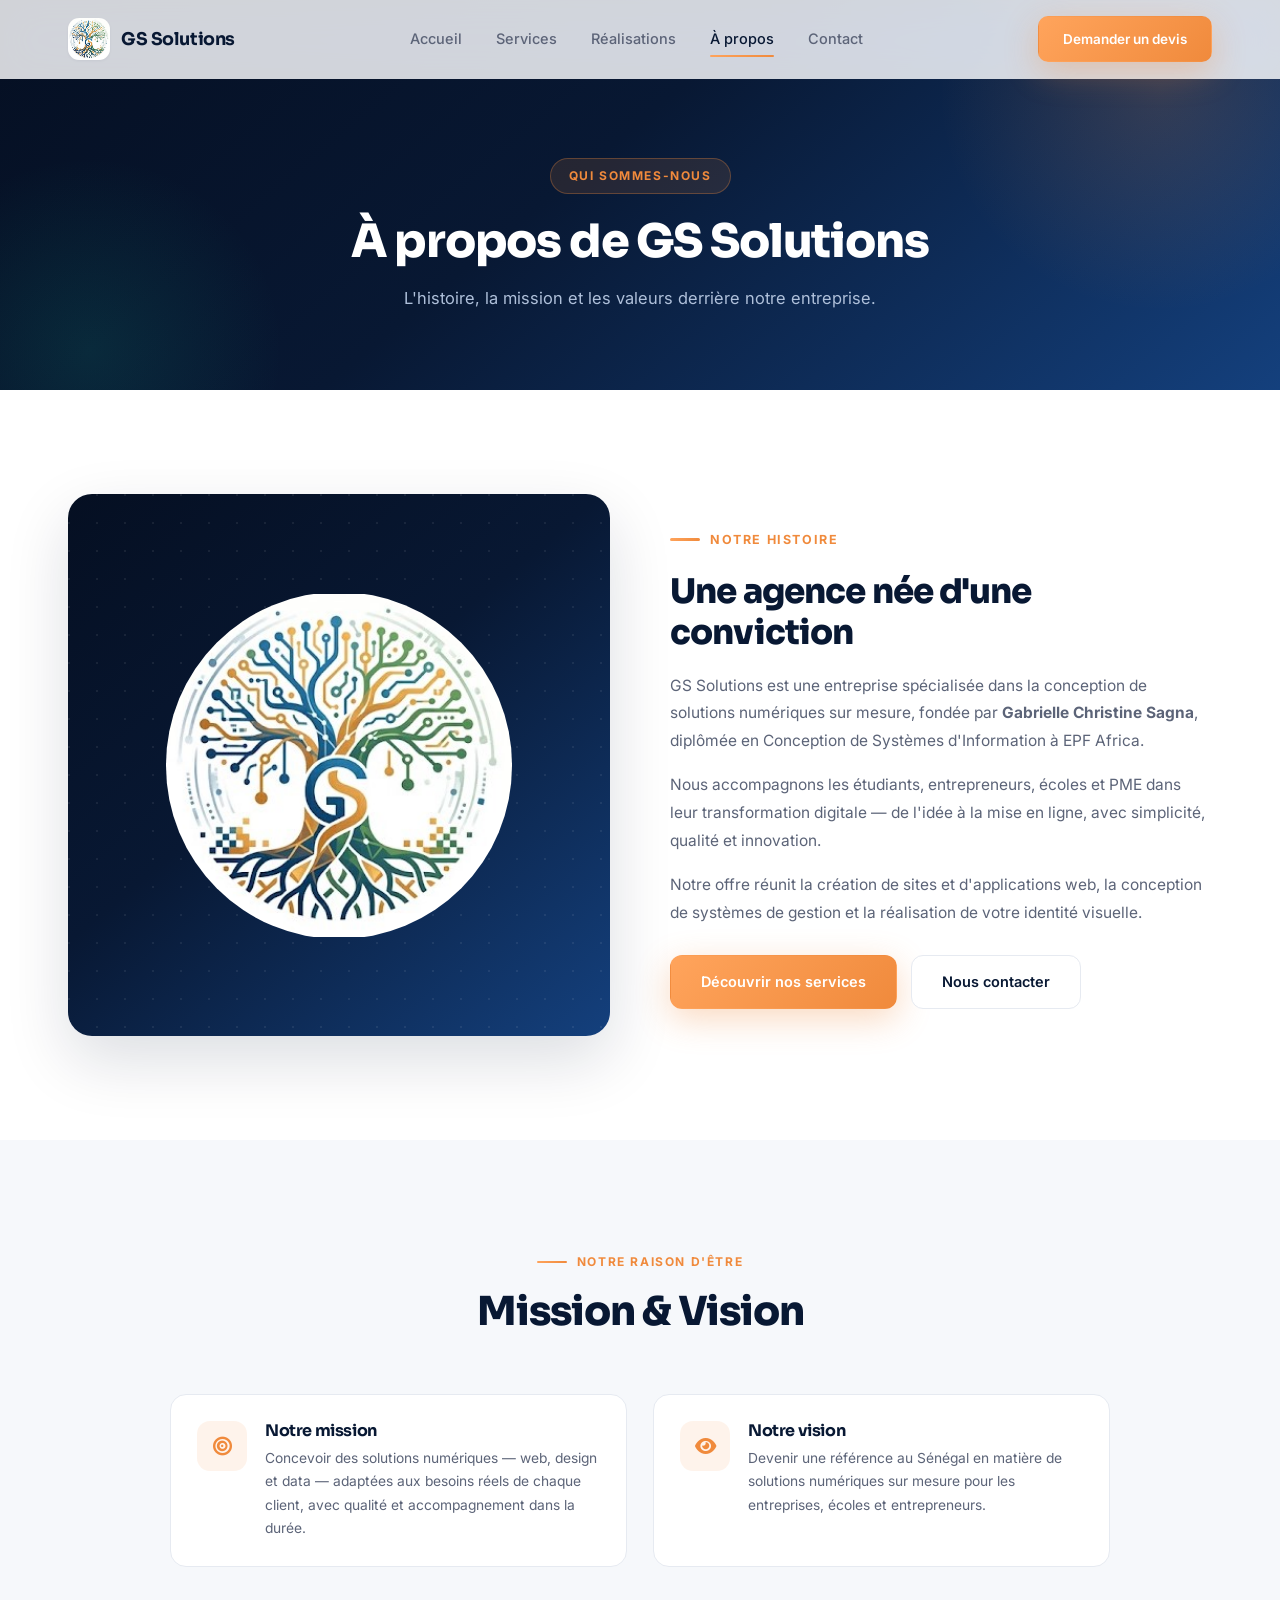
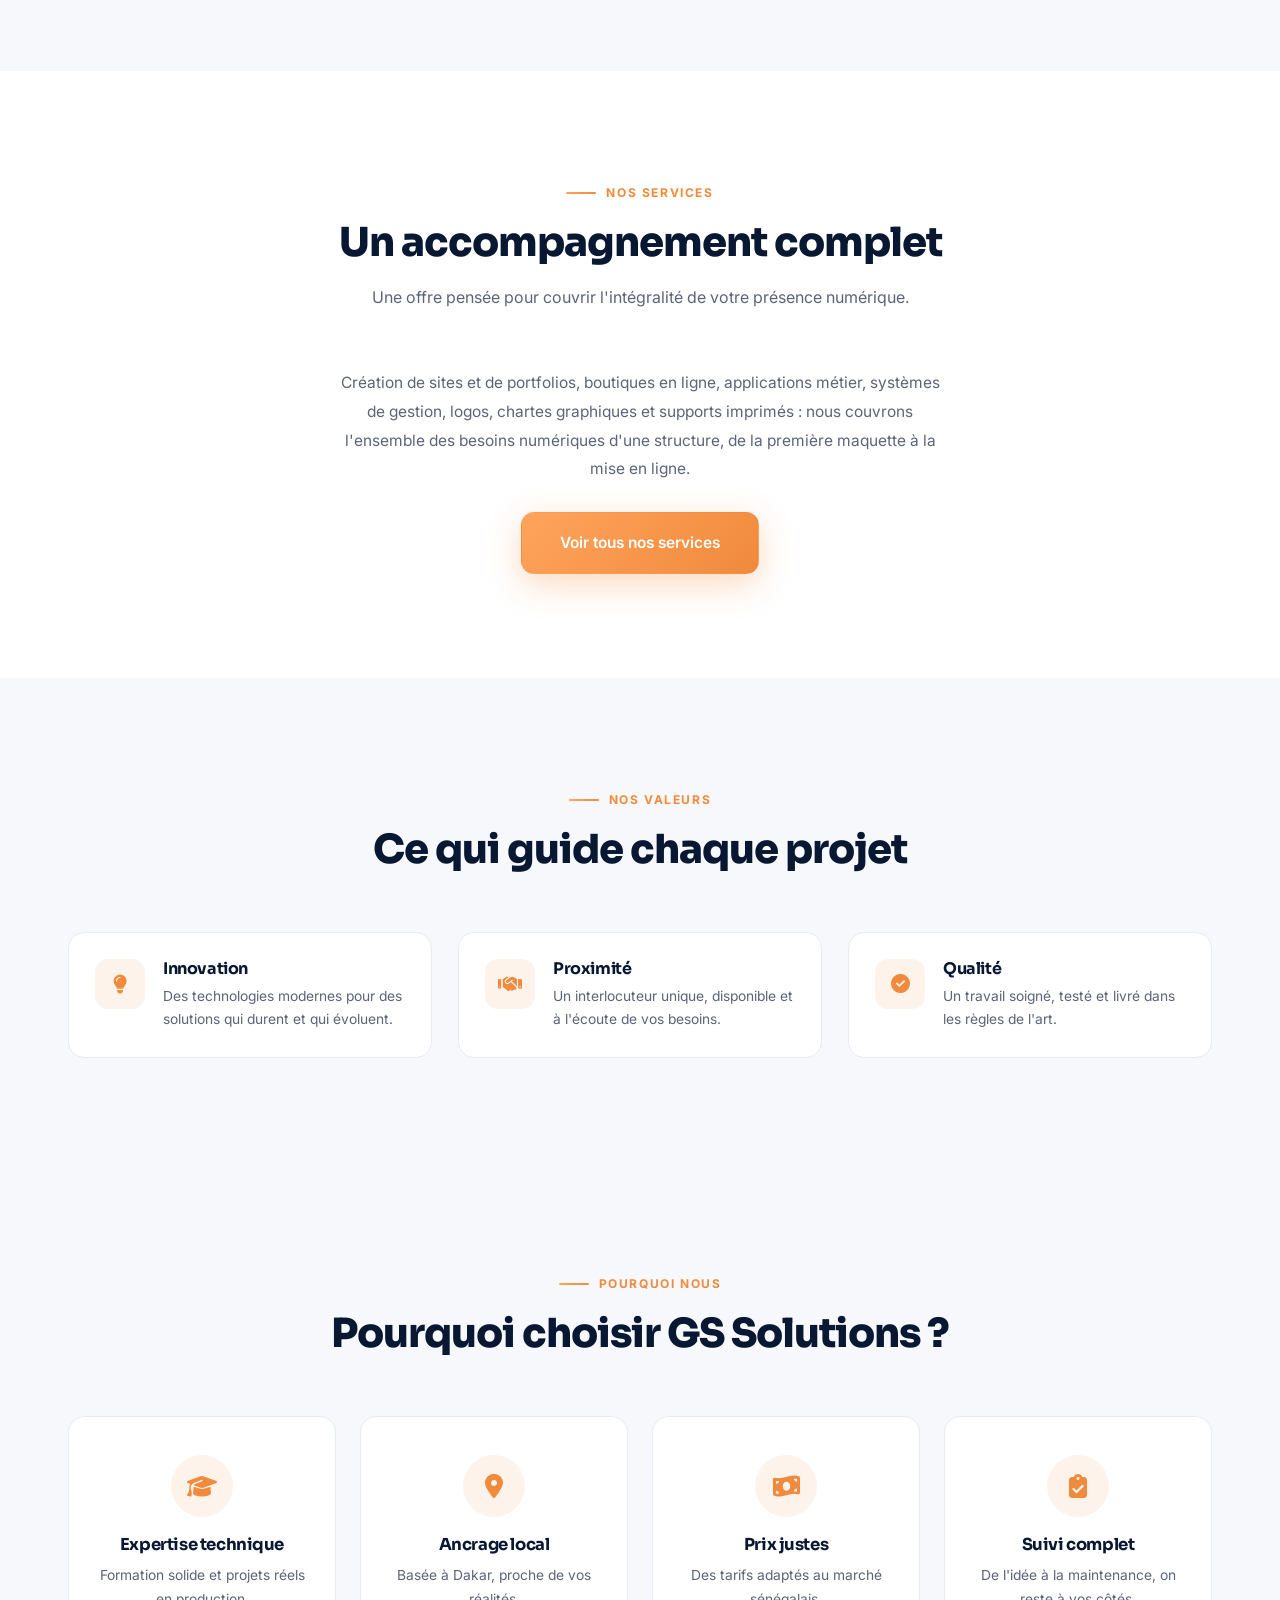
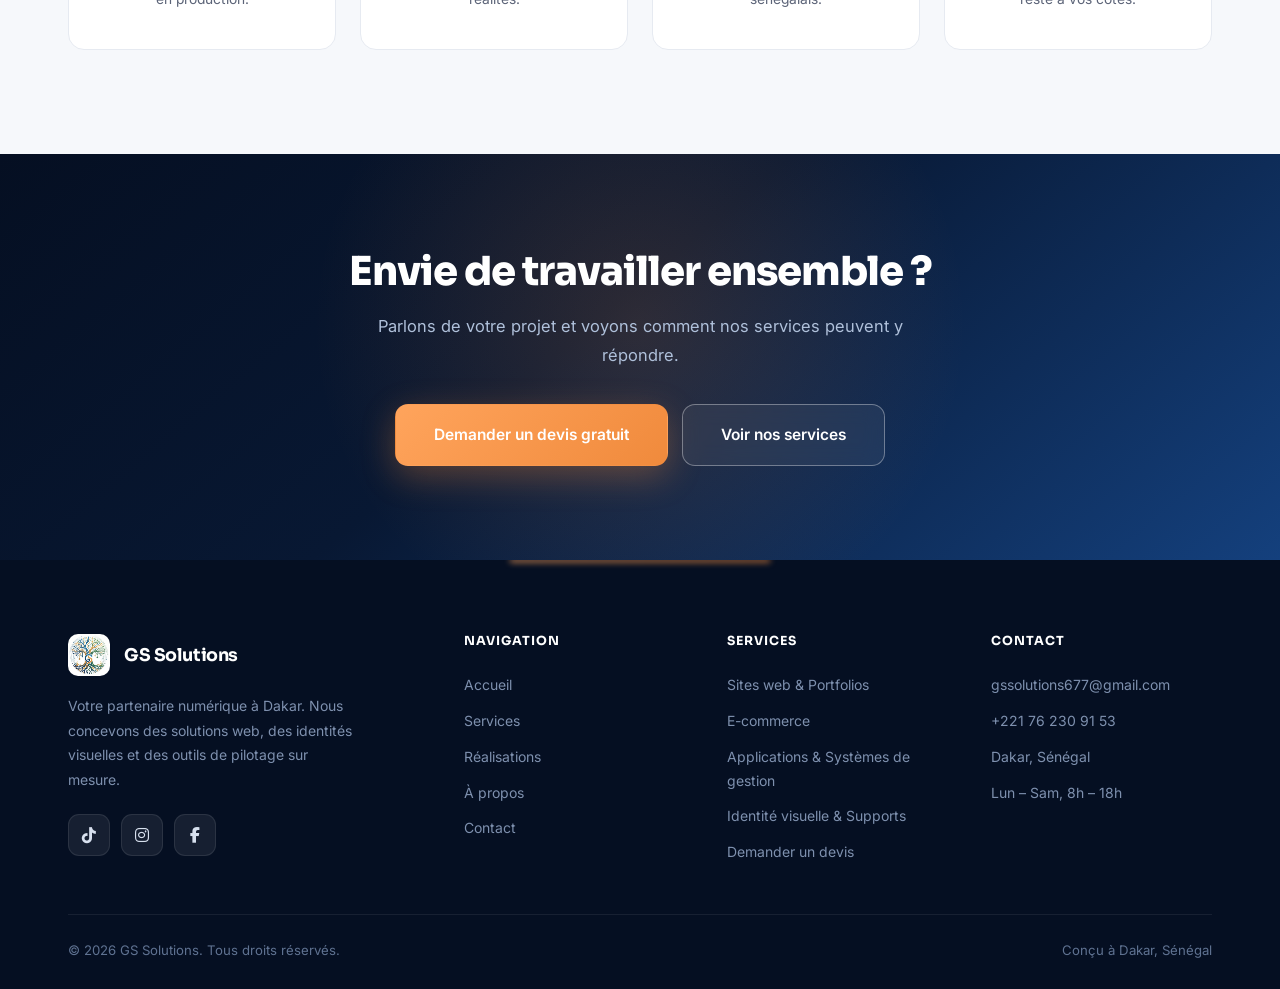
==== commit f0123ac5: "first" ====
--- a/apropos.html
+++ b/apropos.html
@@ -164,7 +164,7 @@
       </div>
       <div>
         <h5>Contact</h5>
-        <a href="mailto:contact@gssolutions.sn">contact@gssolutions.sn</a>
+        <a href="mailto:gssolutions677@gmail.com">gssolutions677@gmail.com</a>
         <a href="tel:+221762309153">+221 76 230 91 53</a>
         <a href="#">Dakar, Sénégal</a>
         <a href="#">Lun – Sam, 8h – 18h</a>
